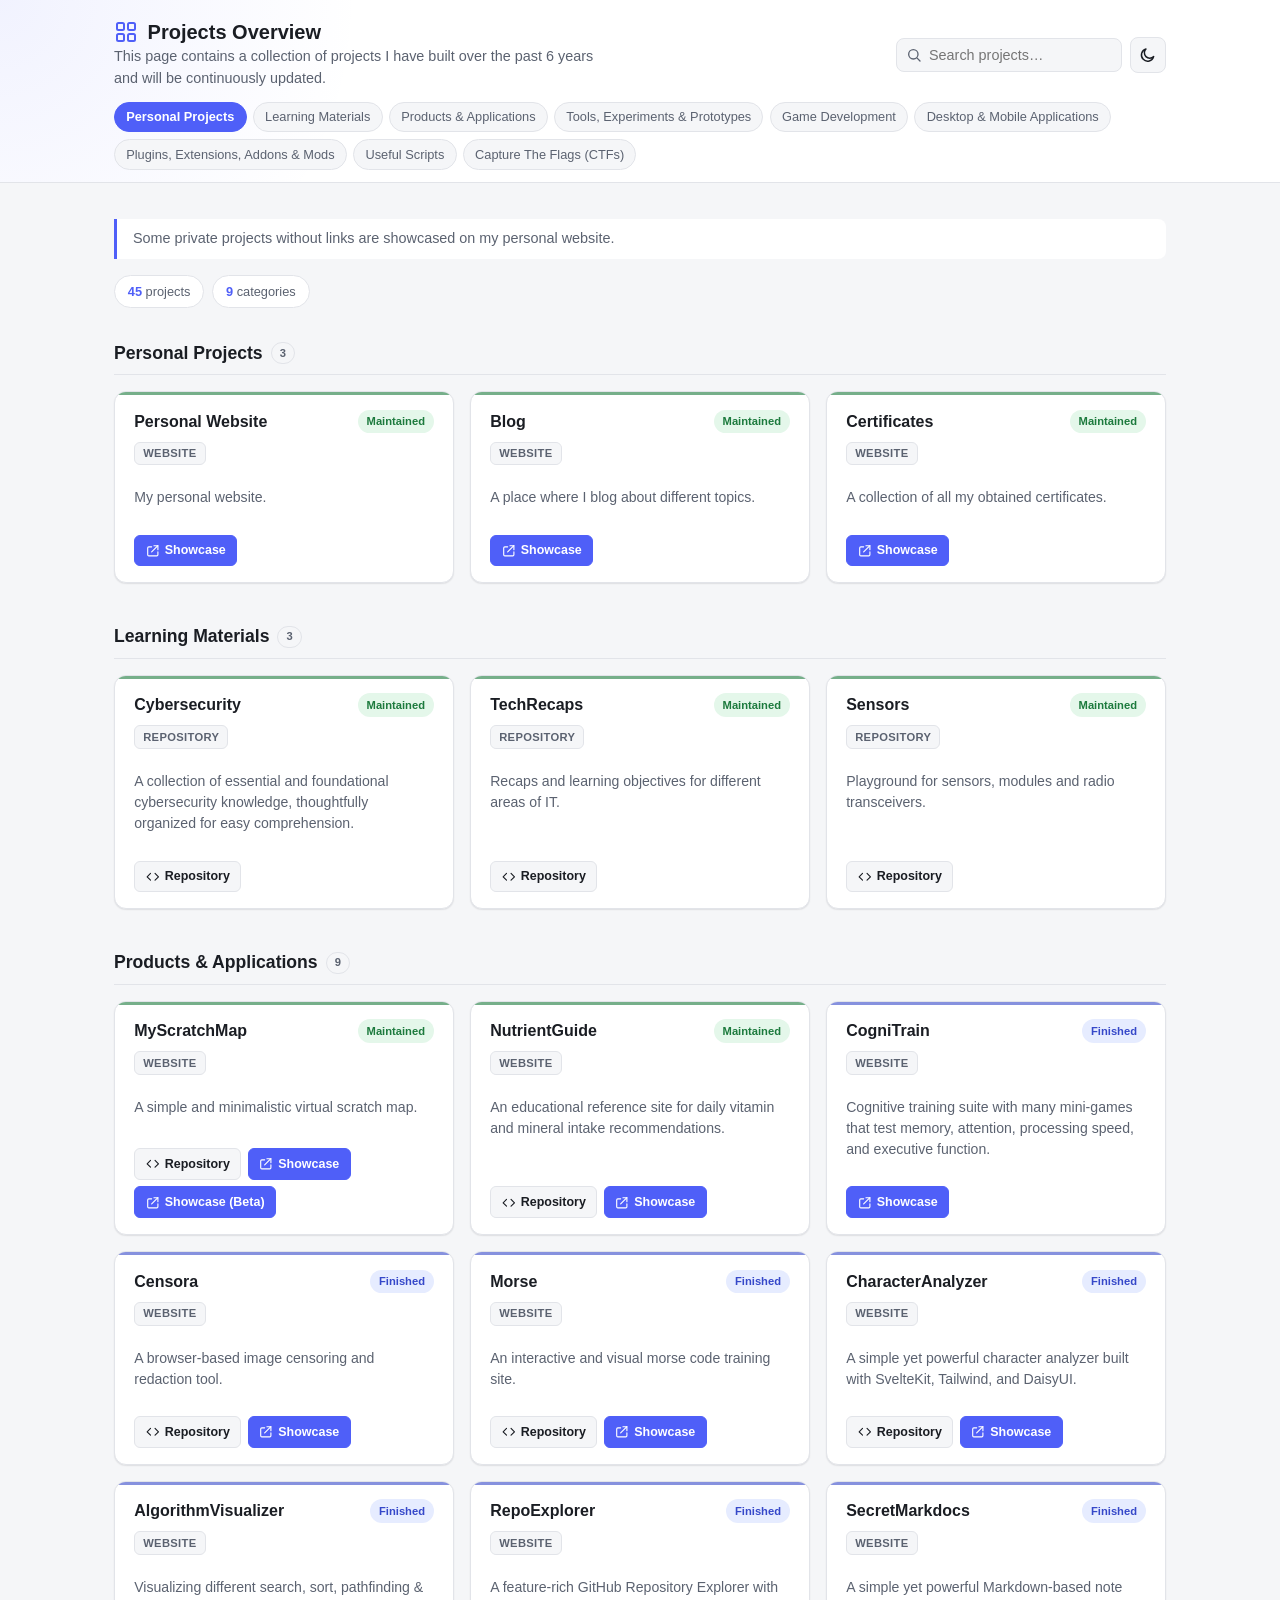
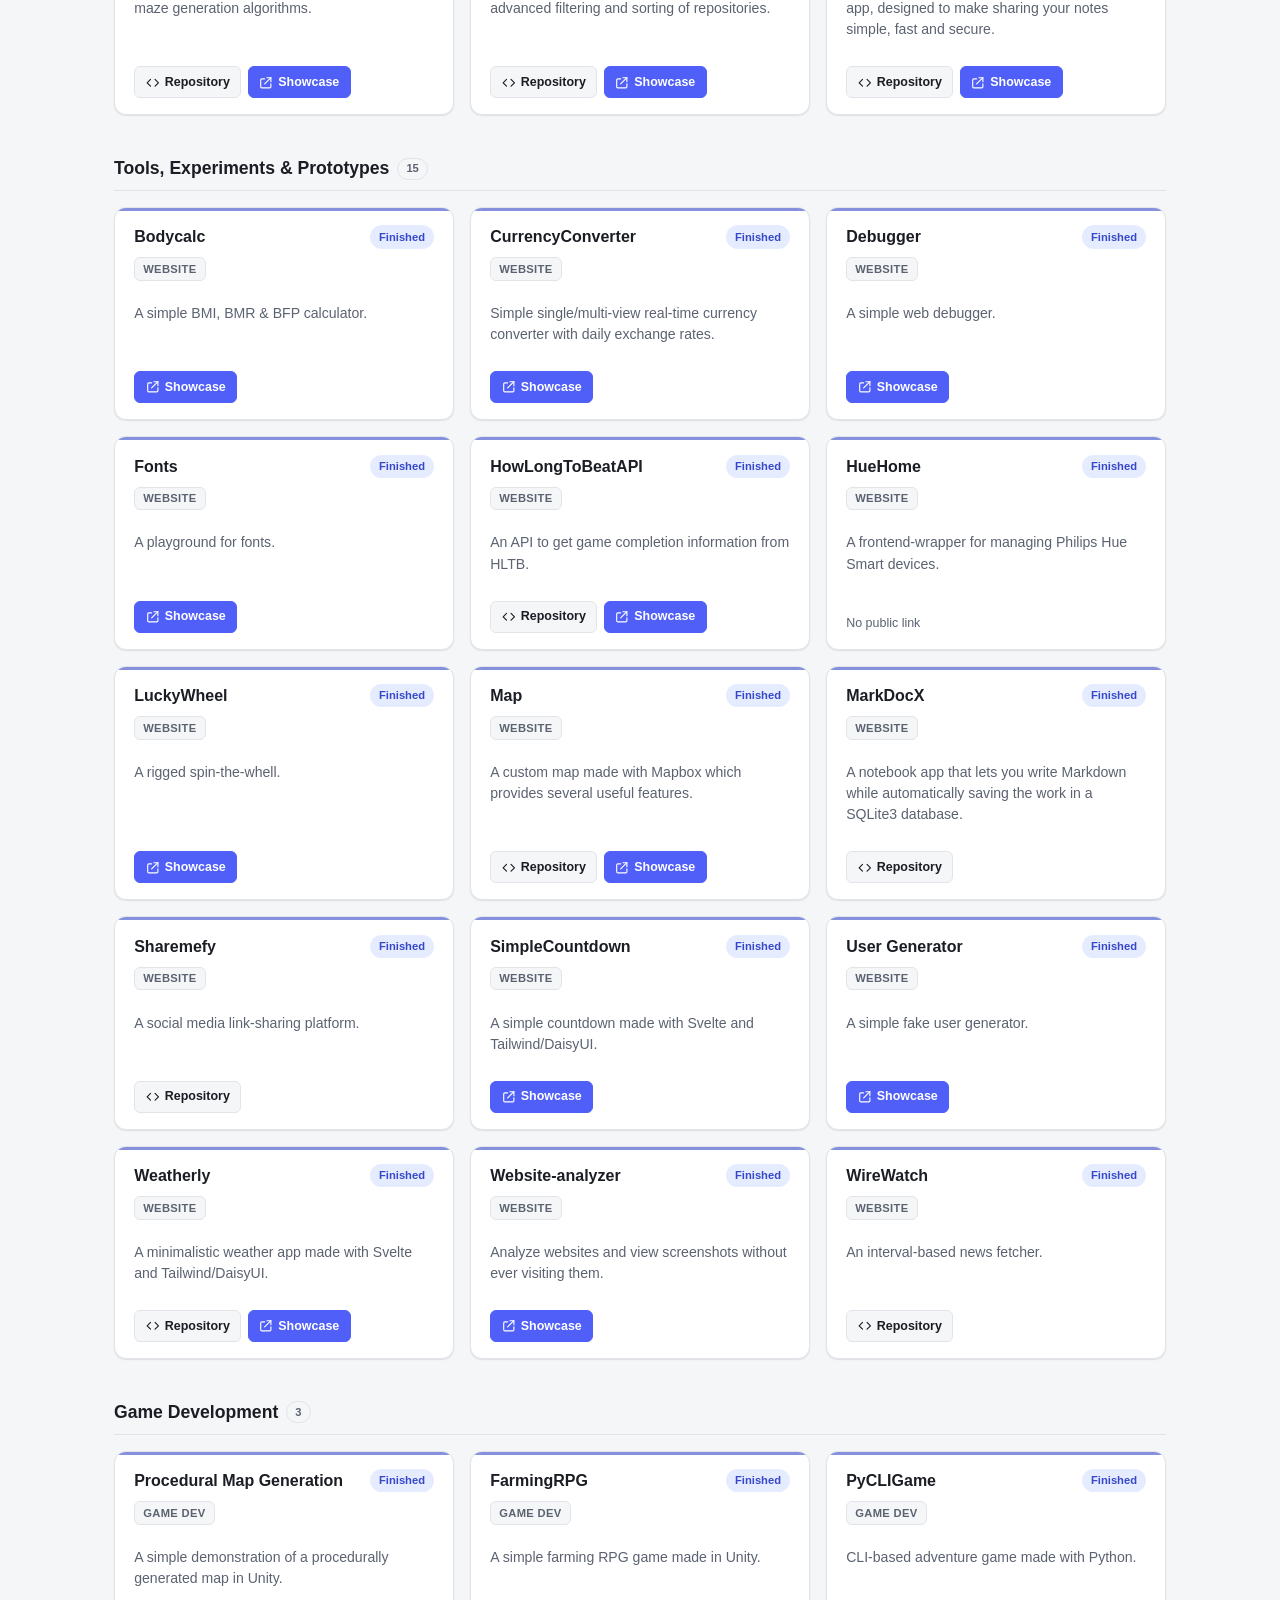
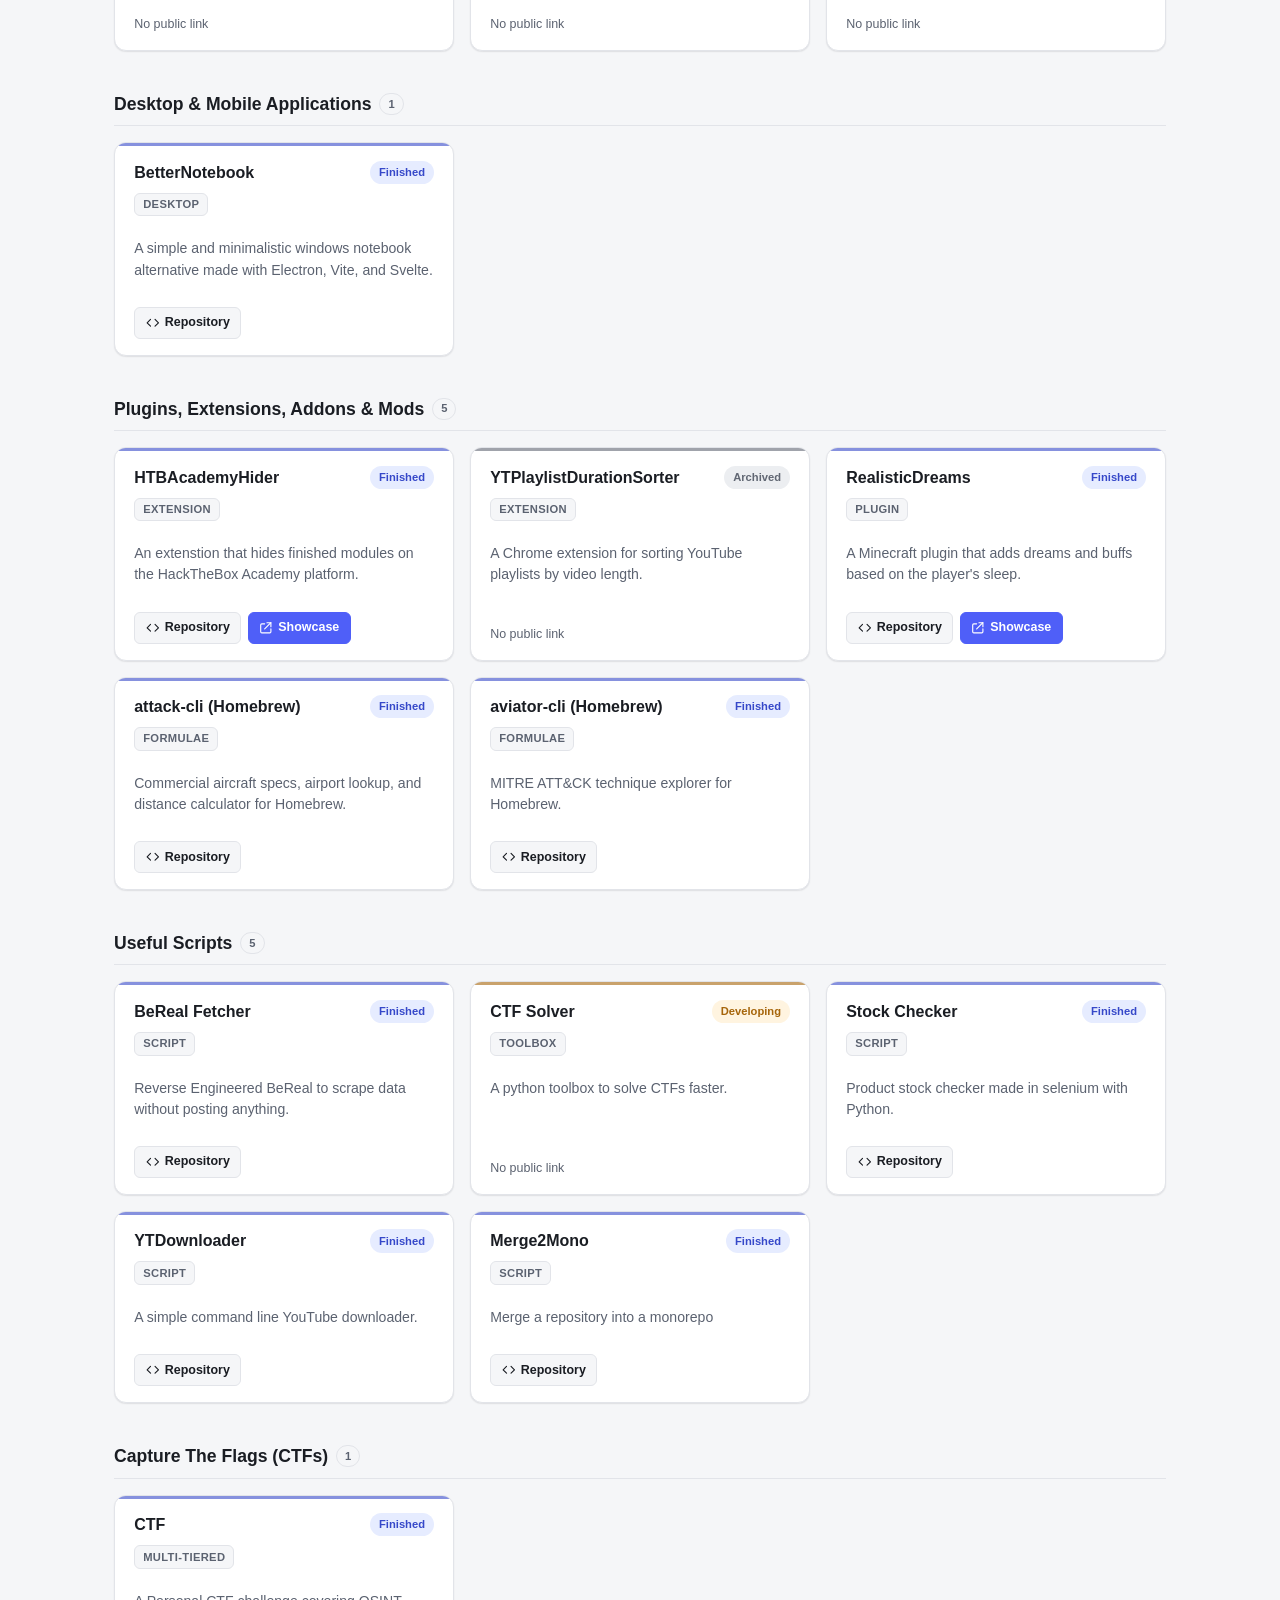
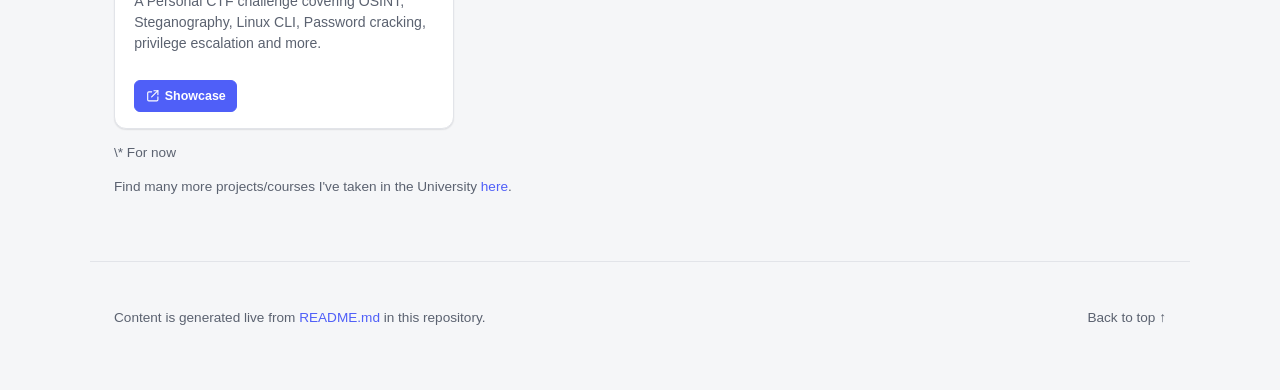
==== index.html @ 4bec1f54 "Updated website" ====
<!doctype html>
<html lang="en">
<head>
  <meta charset="UTF-8" />
  <meta name="viewport" content="width=device-width, initial-scale=1.0" />
  <title>Berkan Kutuk - Projects Overview</title>
  <meta name="description" content="A collection of projects, tools, scripts and experiments." />
  <link rel="icon" href="assets/favicon.svg" type="image/svg+xml" />
  <link rel="stylesheet" href="assets/style.css" />
</head>
<body>
  <header class="site-header" id="top">
    <div class="header-inner">
      <div class="brand">
        <div class="brand-title">
          <span class="brand-icon" aria-hidden="true">
            <svg viewBox="0 0 24 24" fill="none" stroke="currentColor" stroke-width="2" stroke-linecap="round" stroke-linejoin="round"><rect x="3" y="3" width="7" height="7" rx="1.5"/><rect x="14" y="3" width="7" height="7" rx="1.5"/><rect x="3" y="14" width="7" height="7" rx="1.5"/><rect x="14" y="14" width="7" height="7" rx="1.5"/></svg>
          </span>
          <h1>Projects Overview</h1>
        </div>
        <p class="subtitle">Loading…</p>
      </div>
      <div class="header-actions">
        <div class="search-wrap">
          <svg class="search-icon" viewBox="0 0 24 24" fill="none" stroke="currentColor" stroke-width="2" stroke-linecap="round" stroke-linejoin="round" aria-hidden="true"><circle cx="11" cy="11" r="7"/><path d="m21 21-4.3-4.3"/></svg>
          <input id="search" type="search" placeholder="Search projects…" aria-label="Search projects" />
        </div>
        <button id="theme-toggle" aria-label="Toggle theme" title="Toggle theme">
          <svg class="icon-sun" viewBox="0 0 24 24" fill="none" stroke="currentColor" stroke-width="2" stroke-linecap="round" stroke-linejoin="round" aria-hidden="true"><circle cx="12" cy="12" r="4.5"/><path d="M12 2.5v2.5M12 19v2.5M4.9 4.9l1.8 1.8M17.3 17.3l1.8 1.8M2.5 12H5M19 12h2.5M4.9 19.1l1.8-1.8M17.3 6.7l1.8-1.8"/></svg>
          <svg class="icon-moon" viewBox="0 0 24 24" fill="none" stroke="currentColor" stroke-width="2" stroke-linecap="round" stroke-linejoin="round" aria-hidden="true"><path d="M20 14.5A8.5 8.5 0 1 1 9.5 4a7 7 0 0 0 10.5 10.5Z"/></svg>
        </button>
      </div>
    </div>
    <nav id="section-nav" class="section-nav" aria-label="Sections"></nav>
  </header>

  <main id="content">
    <div class="loading">Fetching README.md…</div>
  </main>

  <footer class="site-footer">
    <p>Content is generated live from <a href="README.md">README.md</a> in this repository.</p>
    <a class="back-to-top" href="#top">Back to top ↑</a>
  </footer>

  <script src="assets/app.js"></script>
</body>
</html>
---- assets/style.css ----
:root {
  --bg: #f5f6f8;
  --bg-elevated: #ffffff;
  --text: #1a1d23;
  --text-muted: #5b6270;
  --border: #e2e4e9;
  --accent: #4f5ff8;
  --accent-contrast: #ffffff;
  --card-shadow:
    0 1px 2px rgba(16, 18, 27, 0.06), 0 1px 1px rgba(16, 18, 27, 0.04);
  --card-shadow-hover: 0 8px 24px rgba(16, 18, 27, 0.1);
  --badge-maintained-bg: #e4f7ea;
  --badge-maintained-text: #1c7a3d;
  --badge-finished-bg: #e6ecff;
  --badge-finished-text: #3648c9;
  --badge-developing-bg: #fff4e0;
  --badge-developing-text: #a6650b;
  --badge-archived-bg: #eceef1;
  --badge-archived-text: #616773;
  --badge-default-bg: #eceef1;
  --badge-default-text: #616773;
  --accent-soft: rgba(79, 95, 248, 0.08);
}

:root[data-theme="dark"] {
  --bg: #14161c;
  --bg-elevated: #1c1f27;
  --text: #edeef2;
  --text-muted: #9aa0ad;
  --border: #2a2e38;
  --accent: #8b93ff;
  --accent-contrast: #14161c;
  --card-shadow: 0 1px 2px rgba(0, 0, 0, 0.3);
  --card-shadow-hover: 0 10px 28px rgba(0, 0, 0, 0.45);
  --badge-maintained-bg: #163627;
  --badge-maintained-text: #6fe0a0;
  --badge-finished-bg: #1e2650;
  --badge-finished-text: #a4b0ff;
  --badge-developing-bg: #3a2c10;
  --badge-developing-text: #f0b657;
  --badge-archived-bg: #262a33;
  --badge-archived-text: #9aa0ad;
  --badge-default-bg: #262a33;
  --badge-default-text: #9aa0ad;
  --accent-soft: rgba(139, 147, 255, 0.12);
}

@media (prefers-color-scheme: dark) {
  :root:not([data-theme="light"]) {
    --bg: #14161c;
    --bg-elevated: #1c1f27;
    --text: #edeef2;
    --text-muted: #9aa0ad;
    --border: #2a2e38;
    --accent: #8b93ff;
    --accent-contrast: #14161c;
    --card-shadow: 0 1px 2px rgba(0, 0, 0, 0.3);
    --card-shadow-hover: 0 10px 28px rgba(0, 0, 0, 0.45);
    --badge-maintained-bg: #163627;
    --badge-maintained-text: #6fe0a0;
    --badge-finished-bg: #1e2650;
    --badge-finished-text: #a4b0ff;
    --badge-developing-bg: #3a2c10;
    --badge-developing-text: #f0b657;
    --badge-archived-bg: #262a33;
    --badge-archived-text: #9aa0ad;
    --badge-default-bg: #262a33;
    --badge-default-text: #9aa0ad;
    --accent-soft: rgba(139, 147, 255, 0.12);
  }
}

* {
  box-sizing: border-box;
}

html,
body {
  margin: 0;
  padding: 0;
  overflow-x: hidden;
}

body {
  background: var(--bg);
  color: var(--text);
  font-family:
    -apple-system, BlinkMacSystemFont, "Segoe UI", Inter, Roboto, Helvetica,
    Arial, sans-serif;
  line-height: 1.5;
  transition:
    background 0.2s ease,
    color 0.2s ease;
}

a {
  color: var(--accent);
  text-decoration: none;
}

a:hover {
  text-decoration: underline;
}

.site-header {
  position: sticky;
  top: 0;
  z-index: 10;
  background: var(--bg-elevated);
  border-bottom: 1px solid var(--border);
  background-image: radial-gradient(
    600px circle at 0% 0%,
    var(--accent-soft),
    transparent 60%
  );
}

.header-inner {
  max-width: 1100px;
  margin: 0 auto;
  padding: 1.25rem 1.5rem 0.75rem;
  display: flex;
  align-items: center;
  justify-content: space-between;
  gap: 1rem;
  flex-wrap: wrap;
}

.brand {
  display: flex;
  flex-direction: column;
}

.brand-title {
  display: flex;
  align-items: center;
  gap: 0.6rem;
}

.brand-icon {
  display: inline-flex;
  align-items: center;
  color: var(--accent);
}

.brand-icon svg {
  width: 1.5rem;
  height: 1.5rem;
}

.brand h1 {
  margin: 0;
  font-size: 1.25rem;
  font-weight: 700;
  line-height: 1.5rem;
}

.subtitle {
  margin: 0.15rem 0 0;
  color: var(--text-muted);
  font-size: 0.9rem;
  max-width: 60ch;
}

.header-actions {
  display: flex;
  align-items: center;
  gap: 0.5rem;
}

.search-wrap {
  position: relative;
  display: inline-flex;
  align-items: center;
}

.search-icon {
  position: absolute;
  left: 0.6rem;
  width: 1rem;
  height: 1rem;
  color: var(--text-muted);
  pointer-events: none;
}

#search {
  background: var(--bg);
  border: 1px solid var(--border);
  color: var(--text);
  border-radius: 8px;
  padding: 0.5rem 0.75rem 0.5rem 2rem;
  font-size: 0.9rem;
  min-width: 200px;
  transition: border-color 0.15s ease, box-shadow 0.15s ease;
}

#search:focus {
  outline: none;
  border-color: var(--accent);
  box-shadow: 0 0 0 3px var(--accent-soft);
}

#theme-toggle {
  display: inline-flex;
  align-items: center;
  justify-content: center;
  background: var(--bg);
  border: 1px solid var(--border);
  color: var(--text);
  border-radius: 8px;
  width: 2.25rem;
  height: 2.25rem;
  cursor: pointer;
}

#theme-toggle:hover {
  border-color: var(--accent);
  color: var(--accent);
}

#theme-toggle svg {
  width: 1.1rem;
  height: 1.1rem;
}

#theme-toggle .icon-sun {
  display: none;
}

#theme-toggle[data-resolved-theme="dark"] .icon-sun {
  display: block;
}

#theme-toggle[data-resolved-theme="dark"] .icon-moon {
  display: none;
}

.section-nav {
  max-width: 1100px;
  margin: 0 auto;
  padding: 0 1.5rem 0.75rem;
  display: flex;
  flex-wrap: wrap;
  gap: 0.4rem;
}

.section-nav a {
  font-size: 0.8rem;
  color: var(--text-muted);
  background: var(--bg);
  border: 1px solid var(--border);
  border-radius: 999px;
  padding: 0.3rem 0.7rem;
  transition: color 0.15s ease, border-color 0.15s ease, background 0.15s ease;
}

.section-nav a:hover {
  color: var(--accent);
  border-color: var(--accent);
  text-decoration: none;
}

.section-nav a.active {
  color: var(--accent-contrast);
  background: var(--accent);
  border-color: var(--accent);
  font-weight: 600;
}

main {
  max-width: 1100px;
  margin: 0 auto;
  padding: 1.5rem;
}

.loading,
.error {
  color: var(--text-muted);
  padding: 3rem 0;
  text-align: center;
}

.error {
  color: #d1495b;
}

.intro {
  margin-bottom: 2rem;
}

.intro p {
  color: var(--text-muted);
  max-width: 70ch;
}

.intro blockquote {
  margin: 0.75rem 0 0;
  padding: 0.6rem 1rem;
  border-left: 3px solid var(--accent);
  background: var(--bg-elevated);
  border-radius: 0 8px 8px 0;
  color: var(--text-muted);
  font-size: 0.9rem;
}

.stats {
  display: flex;
  flex-wrap: wrap;
  gap: 0.5rem;
  margin-top: 1rem;
}

.stat-pill {
  font-size: 0.8rem;
  color: var(--text-muted);
  background: var(--bg-elevated);
  border: 1px solid var(--border);
  border-radius: 999px;
  padding: 0.35rem 0.8rem;
}

.stat-pill strong {
  color: var(--accent);
  font-weight: 700;
}

.section {
  margin-bottom: 2.5rem;
  scroll-margin-top: 6.5rem;
}

.section h2 {
  display: flex;
  align-items: center;
  gap: 0.5rem;
  font-size: 1.1rem;
  margin: 0 0 1rem;
  padding-bottom: 0.5rem;
  border-bottom: 1px solid var(--border);
}

.section-count {
  font-size: 0.7rem;
  font-weight: 700;
  color: var(--text-muted);
  background: var(--bg);
  border: 1px solid var(--border);
  border-radius: 999px;
  padding: 0.1rem 0.5rem;
}

.card-grid {
  display: grid;
  grid-template-columns: repeat(auto-fill, minmax(260px, 1fr));
  gap: 1rem;
}

@keyframes card-in {
  from {
    opacity: 0;
    transform: translateY(6px);
  }
  to {
    opacity: 1;
    transform: translateY(0);
  }
}

.card {
  position: relative;
  background: var(--bg-elevated);
  border: 1px solid var(--border);
  border-radius: 12px;
  padding: 1.1rem 1.2rem 1rem;
  box-shadow: var(--card-shadow);
  display: flex;
  flex-direction: column;
  gap: 0.5rem;
  overflow: hidden;
  transition:
    box-shadow 0.15s ease,
    transform 0.15s ease,
    border-color 0.15s ease;
  animation: card-in 0.35s ease backwards;
}

.card::before {
  content: "";
  position: absolute;
  top: 0;
  left: 0;
  right: 0;
  height: 3px;
  background: var(--badge-default-text);
  opacity: 0.6;
}

.card.status-maintained::before { background: var(--badge-maintained-text); }
.card.status-finished::before { background: var(--badge-finished-text); }
.card.status-developing::before { background: var(--badge-developing-text); }
.card.status-archived::before { background: var(--badge-archived-text); }

.card:hover {
  box-shadow: var(--card-shadow-hover);
  border-color: var(--accent);
  transform: translateY(-3px);
}

.card-title-row {
  display: flex;
  align-items: flex-start;
  justify-content: space-between;
  gap: 0.5rem;
}

.card-title {
  font-weight: 650;
  font-size: 1rem;
}

.badge {
  flex-shrink: 0;
  font-size: 0.7rem;
  font-weight: 600;
  padding: 0.2rem 0.55rem;
  border-radius: 999px;
  white-space: nowrap;
  background: var(--badge-default-bg);
  color: var(--badge-default-text);
}

.badge.maintained {
  background: var(--badge-maintained-bg);
  color: var(--badge-maintained-text);
}
.badge.finished {
  background: var(--badge-finished-bg);
  color: var(--badge-finished-text);
}
.badge.developing {
  background: var(--badge-developing-bg);
  color: var(--badge-developing-text);
}
.badge.archived {
  background: var(--badge-archived-bg);
  color: var(--badge-archived-text);
}

.card-desc {
  color: var(--text-muted);
  font-size: 0.88rem;
  flex-grow: 1;
}

.card-meta {
  align-self: flex-start;
  font-size: 0.7rem;
  font-weight: 600;
  color: var(--text-muted);
  background: var(--bg);
  border: 1px solid var(--border);
  border-radius: 6px;
  padding: 0.15rem 0.5rem;
  text-transform: uppercase;
  letter-spacing: 0.03em;
}

.card-links {
  display: flex;
  flex-wrap: wrap;
  gap: 0.4rem;
  margin-top: 0.25rem;
}

.card-link {
  display: inline-flex;
  align-items: center;
  gap: 0.35rem;
  font-size: 0.78rem;
  font-weight: 600;
  border-radius: 6px;
  padding: 0.35rem 0.65rem;
  transition: border-color 0.15s ease, color 0.15s ease, background 0.15s ease, transform 0.15s ease;
}

.card-link .link-icon {
  width: 0.85rem;
  height: 0.85rem;
  flex-shrink: 0;
}

.card-link.secondary {
  background: var(--bg);
  border: 1px solid var(--border);
  color: var(--text);
}

.card-link.secondary:hover {
  border-color: var(--accent);
  color: var(--accent);
  text-decoration: none;
}

.card-link.primary {
  background: var(--accent);
  border: 1px solid var(--accent);
  color: var(--accent-contrast);
}

.card-link.primary:hover {
  text-decoration: none;
  transform: translateY(-1px);
}

.card-links .none {
  font-size: 0.78rem;
  color: var(--text-muted);
}

.section-notes {
  margin-top: 0.75rem;
  font-size: 0.85rem;
  color: var(--text-muted);
}

.site-footer {
  max-width: 1100px;
  margin: 0 auto;
  padding: 2rem 1.5rem 3rem;
  color: var(--text-muted);
  font-size: 0.85rem;
  border-top: 1px solid var(--border);
  display: flex;
  flex-wrap: wrap;
  align-items: center;
  justify-content: space-between;
  gap: 0.75rem;
}

.back-to-top {
  font-size: 0.85rem;
  color: var(--text-muted);
}

.back-to-top:hover {
  color: var(--accent);
}

.no-results {
  text-align: center;
  color: var(--text-muted);
  padding: 3rem 0;
  font-size: 0.9rem;
}

.no-results.hidden {
  display: none;
}

.card.hidden {
  display: none;
}

.section.hidden {
  display: none;
}
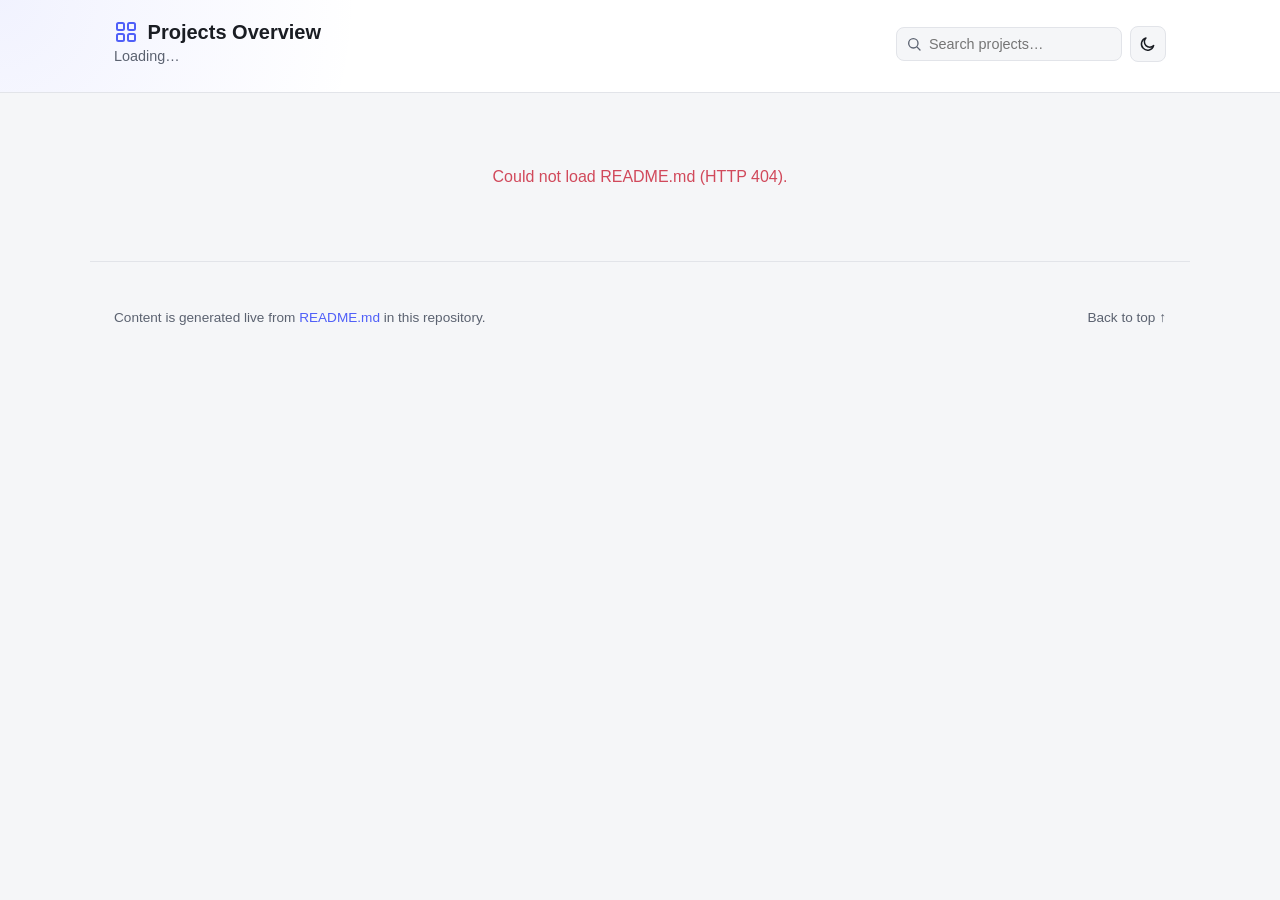
==== commit d4f9557f: "Minor changes" ====
--- a/index.html
+++ b/index.html
@@ -39,7 +39,7 @@
   </main>
 
   <footer class="site-footer">
-    <p>Content is generated live from <a href="README.md">README.md</a> in this repository.</p>
+    <p>Content is generated live from <a href="https://github.com/Berkanktk/Projects/blob/master/README.md">README.md</a> in this repository.</p>
     <a class="back-to-top" href="#top">Back to top ↑</a>
   </footer>
 
